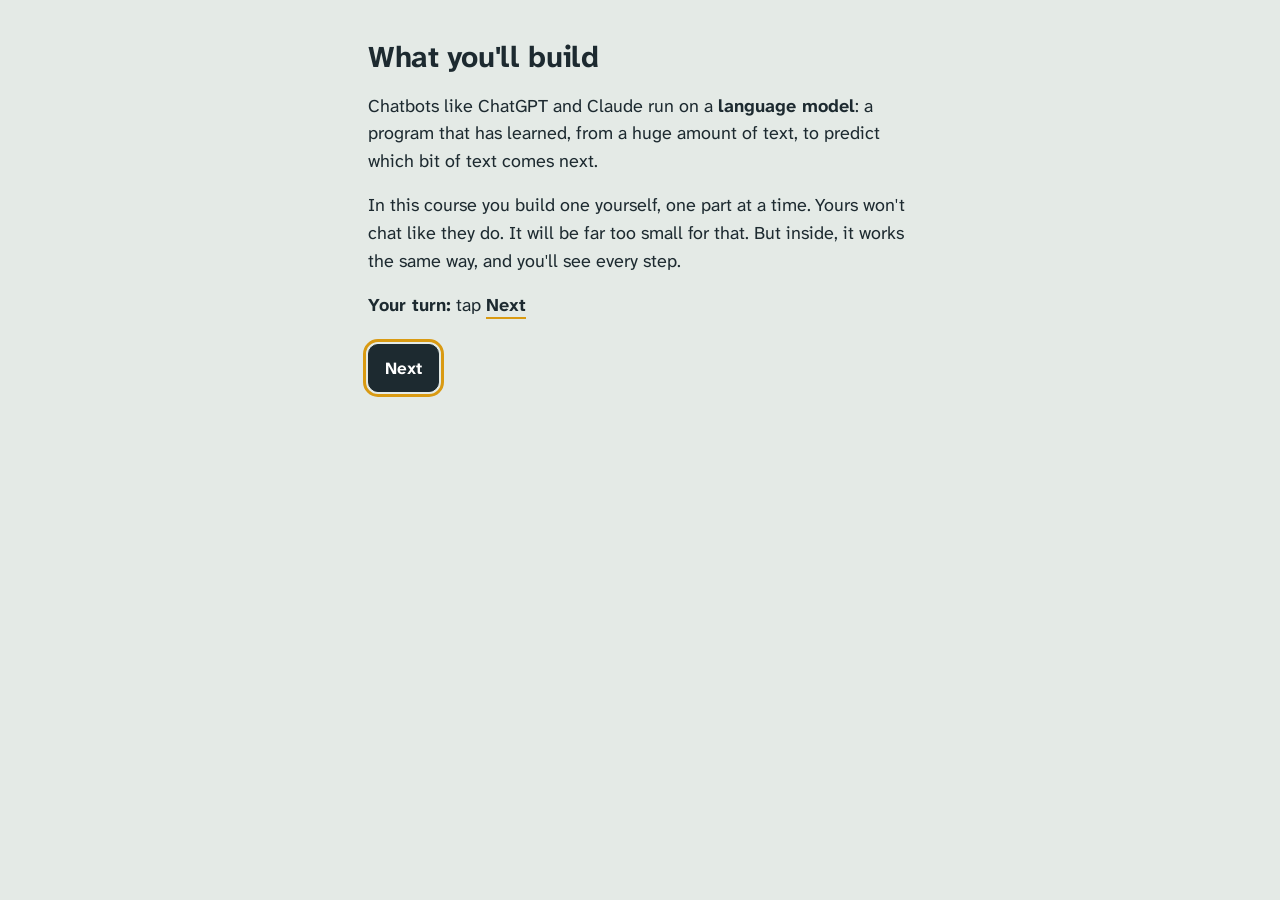
==== app/level1/index.html @ 04ba7229 "Level 1 steps 5 and 6: run the merges, break three ties, stop at 55 The run plays merges 6 to 55 wit" ====
<!doctype html>
<html lang="en">
<head>
  <meta charset="utf-8">
  <meta name="viewport" content="width=device-width, initial-scale=1, viewport-fit=cover">
  <title>Tokens — LLM Explained</title>
  <link rel="stylesheet" href="../fonts/fonts.css?v=6">
  <link rel="stylesheet" href="level1.css?v=6">
</head>
<body>
  <section class="intro" id="intro" aria-live="polite" hidden></section>

  <header class="bar">
    <div class="where">
      <h1>Tokens</h1>
      <p>Level 1</p>
    </div>
    <div class="counter" aria-live="polite">
      <span class="count" id="count">202</span>
      <span class="unit" id="unit">lines</span>
    </div>
  </header>

  <main class="village" id="village" aria-label="The village text"></main>

  <section class="panel" aria-live="polite">
    <div class="task" id="task"></div>
    <div class="vocab">
      <p class="vocab-label" id="vocab-label">Starting pieces: 25</p>
      <div class="vocab-strip" id="vocab-strip"></div>
    </div>
  </section>

  <script type="module" src="level1.js?v=6"></script>
</body>
</html>
---- app/fonts/fonts.css ----
/* Self-hosted so the game works offline. Licence: OFL.txt in this folder. */
@font-face {
  font-family: "Atkinson Hyperlegible Next";
  font-weight: 400;
  font-style: normal;
  font-display: swap;
  src: url("atkinson-hyperlegible-next-latin-400-normal.woff2") format("woff2");
}
@font-face {
  font-family: "Atkinson Hyperlegible Next";
  font-weight: 700;
  font-style: normal;
  font-display: swap;
  src: url("atkinson-hyperlegible-next-latin-700-normal.woff2") format("woff2");
}
@font-face {
  font-family: "Atkinson Hyperlegible Mono";
  font-weight: 400;
  font-style: normal;
  font-display: swap;
  src: url("atkinson-hyperlegible-mono-latin-400-normal.woff2") format("woff2");
}
@font-face {
  font-family: "Atkinson Hyperlegible Mono";
  font-weight: 700;
  font-style: normal;
  font-display: swap;
  src: url("atkinson-hyperlegible-mono-latin-700-normal.woff2") format("woff2");
}
---- app/level1/level1.css ----
:root {
  --mist: #e4eae6;
  --slate: #1d2a30;
  --muted: #56666a;
  --tile: #fbfcfa;
  --edge: #b8c5bf;
  --token: #2e4c9e;
  --token-edge: #1c3270;
  --look: #d99a12;
  --look-soft: #f6e3b4;
  --sans: "Atkinson Hyperlegible Next", system-ui, sans-serif;
  --mono: "Atkinson Hyperlegible Mono", ui-monospace, monospace;
  --pad: 16px;
}

* { box-sizing: border-box; }

html, body { height: 100%; margin: 0; }

body {
  background: var(--mist);
  color: var(--slate);
  font-family: var(--sans);
  font-size: 17px;
  line-height: 1.45;
  display: grid;
  grid-template-rows: auto minmax(0, 1fr) auto;
  grid-template-columns: minmax(0, 1fr);
  height: 100dvh;
  overflow: hidden;
}

/* Course opening: full-screen pages before the village */
.intro {
  position: fixed;
  inset: 0;
  z-index: 10;
  background: var(--mist);
  overflow-y: auto;
  padding: calc(env(safe-area-inset-top) + 40px) var(--pad) calc(env(safe-area-inset-bottom) + 32px);
}
.intro[hidden] { display: none; }
.intro-inner { max-width: 34rem; margin: 0 auto; }
.intro h2 { font-size: 30px; line-height: 1.15; letter-spacing: -0.01em; margin: 0 0 18px; }
.intro p { font-size: 18px; line-height: 1.55; margin: 0 0 16px; }
.intro .actions { margin-top: 24px; }

/* In running text: a piece is a small tile, a village word is bold in quotes */
.t.inline {
  display: inline-block;
  font-size: 0.88em;
  padding: 3px 4px 2px;
  min-width: 1.4em;
  border-bottom-width: 2px;
  border-radius: 4px;
  vertical-align: 1px;
}
.w { font-weight: 700; }

/* Live terrace: one line retokenized after every merge, newest on top */
.terrace { margin: 2px 0 12px; }
.terrace p.small { margin-bottom: 8px; }
.terrace-row {
  display: grid;
  grid-template-columns: 1.6em minmax(0, 1fr) 1.6em;
  align-items: center;
  gap: 6px;
  padding: 2px 0;
}
.terrace-row .tiles { display: flex; justify-content: center; gap: 4px; min-width: 0; }
.terrace-row .word { gap: 1px; }
.terrace-row .k, .terrace-row .n { font-family: var(--mono); font-size: 12px; color: var(--muted); }
.terrace-row .k { text-align: left; }
.terrace-row .n { text-align: right; }
.terrace-row.old { opacity: 0.5; }
.terrace-row:not(.old) .k, .terrace-row:not(.old) .n { color: var(--slate); font-weight: 700; }
.t.mini {
  font-size: 11px;
  padding: 3px 1px 2px;
  min-width: 1em;
  border-bottom-width: 2px;
  border-radius: 3px;
}

/* Tie stops: where a pair first appears */
.t.first { box-shadow: 0 0 0 2px var(--slate); }

/* Step 6: stepping-stone pieces no longer used anywhere */
.vocab-strip .t.unused { opacity: 0.3; border-style: dashed; }

/* The tokenizer itself: the ordered merge list */
.merge-list { margin: 4px 0 12px; }
.merge-list summary { cursor: pointer; font-weight: 700; padding: 6px 0; min-height: 44px; display: flex; align-items: center; }
.merge-list summary:focus-visible { outline: 3px solid var(--look); outline-offset: 2px; }
.merge-list ol { list-style: none; margin: 4px 0 0; padding: 0; display: grid; grid-template-columns: repeat(auto-fill, minmax(7.2em, 1fr)); gap: 6px 10px; }
.merge-list li { display: flex; align-items: center; gap: 4px; font-size: 14px; white-space: nowrap; }
.merge-list .mk { font-family: var(--mono); font-size: 12px; color: var(--muted); min-width: 1.6em; text-align: right; margin-right: 2px; }

/* "Your turn" line: the one thing to do next, every step */
.turn { color: var(--slate); }
.turn strong { font-weight: 700; }
.turn em { font-style: normal; font-weight: 700; border-bottom: 2px solid var(--look); }

/* Header: where you are, and the one number that matters */
.bar {
  display: flex;
  justify-content: space-between;
  align-items: flex-end;
  padding: calc(env(safe-area-inset-top) + 14px) var(--pad) 10px;
  border-bottom: 1px solid var(--edge);
}
.where h1 { font-size: 26px; line-height: 1.1; margin: 0; letter-spacing: -0.01em; }
.where p { margin: 2px 0 0; color: var(--muted); font-size: 14px; }
.counter { text-align: right; }
.count {
  display: block;
  font-family: var(--mono);
  font-weight: 700;
  font-size: 26px;
  line-height: 1.1;
  font-variant-numeric: tabular-nums;
}
.unit { color: var(--muted); font-size: 14px; }
.count.tick { animation: tick 600ms ease-out; }
@keyframes tick { from { color: var(--token); } to { color: var(--slate); } }

/* The village: raw text first, then tiles */
.village {
  overflow-y: auto;
  padding: 12px var(--pad) 24px;
  -webkit-overflow-scrolling: touch;
}
.line {
  display: flex;
  flex-wrap: wrap;
  gap: 6px 9px;
  padding: 7px 0;
  border-bottom: 1px solid rgba(29, 42, 48, 0.08);
}
.line.raw { font-size: 16px; display: block; gap: 0; }
.line.dim { opacity: 0.3; }
.line.focus { background: rgba(255, 255, 255, 0.45); margin: 0 calc(-1 * var(--pad)); padding-left: var(--pad); padding-right: var(--pad); }

.word { display: inline-flex; gap: 2px; }

.t {
  font-family: var(--mono);
  font-size: 15px;
  line-height: 1;
  padding: 5px 3px 4px;
  min-width: 1.25em;
  text-align: center;
  background: var(--tile);
  color: var(--slate);
  border: 1px solid var(--edge);
  border-bottom-width: 3px;
  border-radius: 5px;
  white-space: pre;
  user-select: none;
}
.t .end { color: var(--muted); font-weight: 400; }
.t.merged { background: var(--token); color: #fff; border-color: var(--token-edge); }
.t.merged .end { color: #b9c6ea; }
.t.hl, .t.found { background: var(--look-soft); border-color: var(--look); color: var(--slate); }
.t.merged.hl { box-shadow: 0 0 0 2px var(--look); }
.counting .focus .t { cursor: pointer; font-size: 20px; padding: 8px 5px 6px; }
.counting .focus .word { gap: 3px; }
.counting .focus.line { gap: 10px 12px; }
.t.nope { animation: nope 300ms; }
@keyframes nope { 25% { transform: translateX(-3px); } 75% { transform: translateX(3px); } }

/* The merge: the one orchestrated moment */
.t.fuse-l { animation: fuseL 520ms ease-in forwards; }
.t.fuse-r { animation: fuseR 520ms ease-in forwards; }
@keyframes fuseL { to { transform: translateX(2px); background: var(--token); color: #fff; border-color: var(--token-edge); } }
@keyframes fuseR { to { transform: translateX(-2px); background: var(--token); color: #fff; border-color: var(--token-edge); } }
.t.fresh { animation: fresh 900ms ease-out; }
@keyframes fresh { from { box-shadow: 0 0 0 4px var(--look); } to { box-shadow: 0 0 0 0 transparent; } }

/* Task panel */
.panel {
  background: #fff;
  border-top: 1px solid var(--edge);
  padding: 14px var(--pad) calc(env(safe-area-inset-bottom) + 10px);
  box-shadow: 0 -6px 18px rgba(29, 42, 48, 0.06);
  max-height: 62dvh; /* the village always keeps at least a third of the screen */
  overflow-y: auto;
}
.task p { margin: 0 0 10px; max-width: 60ch; }
.task p.small { font-size: 15px; color: var(--muted); }
.task strong { font-weight: 700; }
.task code { font-family: var(--mono); font-size: 0.95em; }

.actions { display: flex; gap: 10px; flex-wrap: wrap; margin-top: 4px; }
button {
  font: inherit;
  font-weight: 700;
  border-radius: 10px;
  padding: 11px 16px;
  border: 1px solid var(--slate);
  background: var(--slate);
  color: #fff;
  cursor: pointer;
  min-height: 44px;
}
button.quiet { background: transparent; color: var(--slate); }
button:disabled { opacity: 0.4; cursor: default; }
button:focus-visible, .pair:focus-visible { outline: 3px solid var(--look); outline-offset: 2px; }

.board { display: grid; grid-template-columns: 1fr 1fr; gap: 8px; margin: 4px 0 10px; }
.pair {
  font: inherit;
  display: grid;
  grid-template-columns: auto 1fr;
  align-items: center;
  gap: 8px;
  text-align: left;
  padding: 8px 10px;
  border: 1px solid var(--edge);
  border-radius: 10px;
  background: var(--tile);
  color: var(--slate);
  min-height: 44px;
  font-weight: 400;
}
.pair .pieces { font-family: var(--mono); font-weight: 700; white-space: pre; }
.pair .pieces .end { color: var(--muted); font-weight: 400; }
.pair .n { font-family: var(--mono); font-size: 14px; color: var(--muted); text-align: right; }
.pair:disabled { opacity: 1; cursor: default; min-height: 0; padding: 5px 10px; row-gap: 3px; }
.board.revealed { gap: 6px; }
.pair[aria-pressed="true"] { border-color: var(--look); background: var(--look-soft); }
.pair .bar-fill { grid-column: 1 / -1; height: 4px; border-radius: 2px; background: var(--edge); }
.pair.best .bar-fill { background: var(--token); }
.pair.best { border-color: var(--token); }

/* Vocabulary strip */
.vocab { min-width: 0; margin-top: 12px; border-top: 1px solid rgba(29, 42, 48, 0.1); padding-top: 8px; }
.vocab-label { margin: 0 0 6px; font-size: 14px; color: var(--muted); }
.vocab-strip { display: flex; gap: 4px; overflow-x: auto; padding-bottom: 4px; min-height: 30px; }
.vocab-strip .t { font-size: 13px; padding: 4px 3px 3px; flex: none; }

@media (prefers-reduced-motion: reduce) {
  .t.fuse-l, .t.fuse-r, .t.fresh, .count.tick, .t.nope { animation: none; }
}
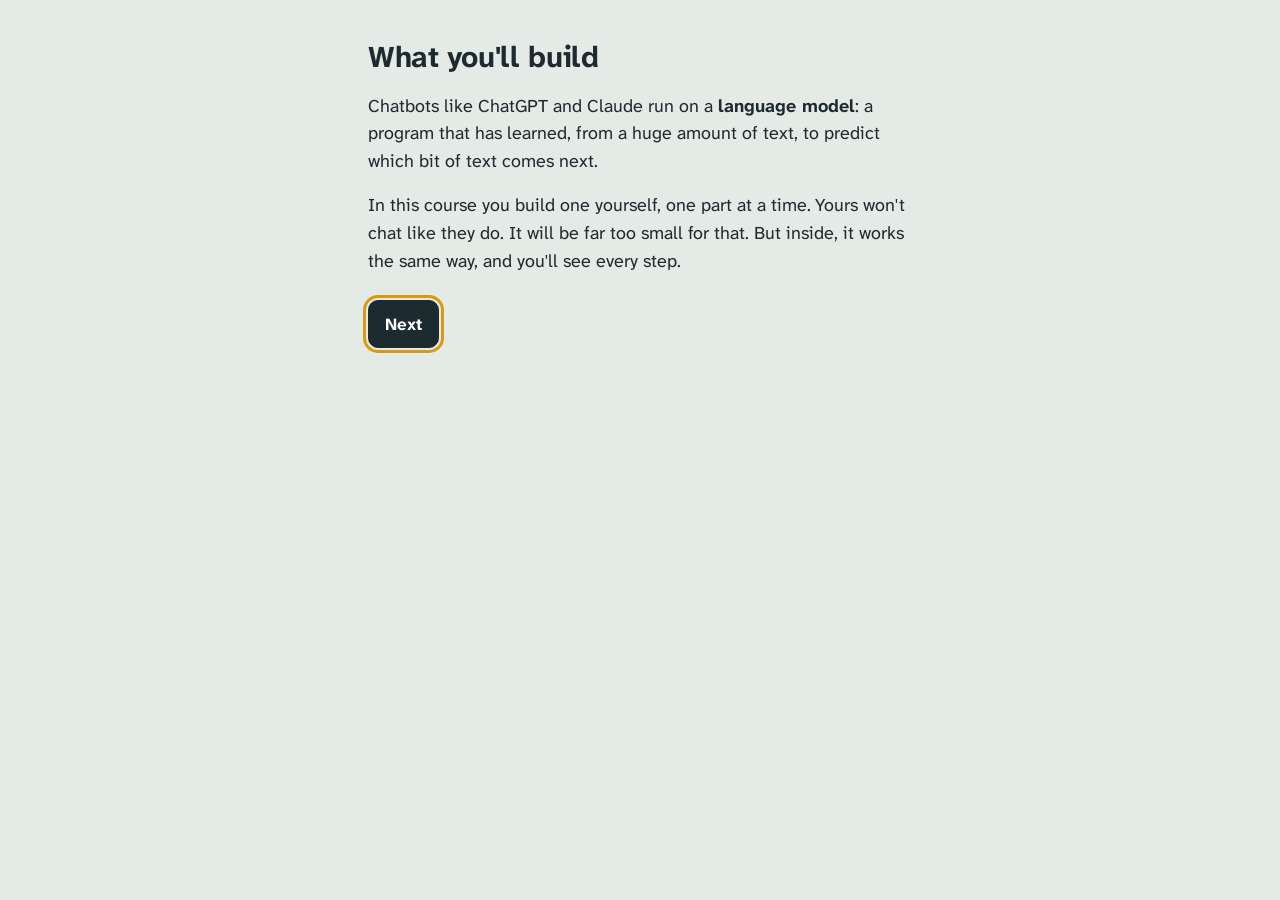
==== commit a518b7f6: "Level 1: keep 'Your turn' only where the action isn't the button Ten lines only repeated the button'" ====
--- a/app/level1/index.html
+++ b/app/level1/index.html
@@ -4,8 +4,8 @@
   <meta charset="utf-8">
   <meta name="viewport" content="width=device-width, initial-scale=1, viewport-fit=cover">
   <title>Tokens — LLM Explained</title>
-  <link rel="stylesheet" href="../fonts/fonts.css?v=6">
-  <link rel="stylesheet" href="level1.css?v=6">
+  <link rel="stylesheet" href="../fonts/fonts.css?v=8">
+  <link rel="stylesheet" href="level1.css?v=8">
 </head>
 <body>
   <section class="intro" id="intro" aria-live="polite" hidden></section>
@@ -31,6 +31,6 @@
     </div>
   </section>
 
-  <script type="module" src="level1.js?v=6"></script>
+  <script type="module" src="level1.js?v=8"></script>
 </body>
 </html>
--- a/app/level1/level1.css
+++ b/app/level1/level1.css
@@ -96,6 +96,82 @@
 .merge-list li { display: flex; align-items: center; gap: 4px; font-size: 14px; white-space: nowrap; }
 .merge-list .mk { font-family: var(--mono); font-size: 12px; color: var(--muted); min-width: 1.6em; text-align: right; margin-right: 2px; }
 
+/* Step 7: test it */
+.try-label { display: block; font-size: 14px; color: var(--muted); margin: 4px 0 4px; }
+.try {
+  width: 100%;
+  font: inherit;
+  font-family: var(--mono);
+  font-size: 17px;
+  padding: 10px 12px;
+  min-height: 44px;
+  border: 1px solid var(--edge);
+  border-radius: 10px;
+  background: var(--tile);
+  color: var(--slate);
+}
+.try:focus-visible { outline: 3px solid var(--look); outline-offset: 1px; }
+.chips { display: flex; flex-wrap: wrap; gap: 6px; margin: 8px 0 12px; }
+.chip {
+  font-family: var(--mono);
+  font-weight: 400;
+  font-size: 14px;
+  padding: 6px 10px;
+  min-height: 36px;
+  background: var(--tile);
+  color: var(--slate);
+  border: 1px solid var(--edge);
+  border-radius: 18px;
+}
+.result { margin: 0 0 10px; }
+.result .who { margin: 0 0 4px; font-weight: 700; }
+.result .who span { font-weight: 400; color: var(--muted); font-size: 14px; margin-left: 6px; }
+.result .row { display: flex; flex-wrap: wrap; gap: 4px 8px; align-items: center; min-height: 28px; }
+.result .row .word { display: inline-flex; gap: 2px; }
+.result .row .word.cant { font-family: var(--mono); color: var(--muted); text-decoration: line-through; }
+.result p.small { margin: 4px 0 0; }
+.t.gpt { background: var(--tile); color: var(--slate); white-space: pre; }
+.t.gpt .sp { color: var(--muted); }
+.t.gpt.bytes { border-style: dashed; color: var(--muted); font-size: 0.75em; }
+
+/* Final check: tap the gaps to join tiles */
+.merge-list-small { list-style: none; padding: 0; margin: 0 0 10px; display: flex; flex-wrap: wrap; gap: 6px 14px; }
+.merge-list-small li { display: flex; align-items: center; gap: 4px; }
+.merge-list-small .mk { font-family: var(--mono); font-size: 12px; color: var(--muted); margin-right: 2px; }
+.splitter { display: flex; align-items: center; justify-content: center; margin: 14px 0 6px; }
+.splitter .grp { display: inline-flex; align-items: center; }
+.splitter .t { font-size: 22px; padding: 9px 6px 7px; min-width: 1.4em; }
+.splitter .grp.merged .t { background: var(--token); color: #fff; border-color: var(--token-edge); }
+.splitter .grp.merged .t .end { color: #b9c6ea; }
+.seam {
+  width: 22px;
+  min-height: 52px;
+  padding: 0;
+  border: 0;
+  background: transparent;
+  position: relative;
+  cursor: pointer;
+}
+.seam::after {
+  content: "";
+  position: absolute;
+  left: 50%;
+  top: 10px;
+  bottom: 10px;
+  width: 2px;
+  transform: translateX(-50%);
+  background: var(--edge);
+  border-radius: 1px;
+}
+.seam.on { width: 8px; }
+.seam.on::after { background: var(--token-edge); width: 3px; }
+.seam:disabled { cursor: default; }
+.seam:focus-visible { outline: 3px solid var(--look); outline-offset: -2px; border-radius: 4px; }
+
+/* Level summary */
+.learned { margin: 0 0 12px; padding-left: 1.2em; }
+.learned li { margin-bottom: 6px; }
+
 /* "Your turn" line: the one thing to do next, every step */
 .turn { color: var(--slate); }
 .turn strong { font-weight: 700; }
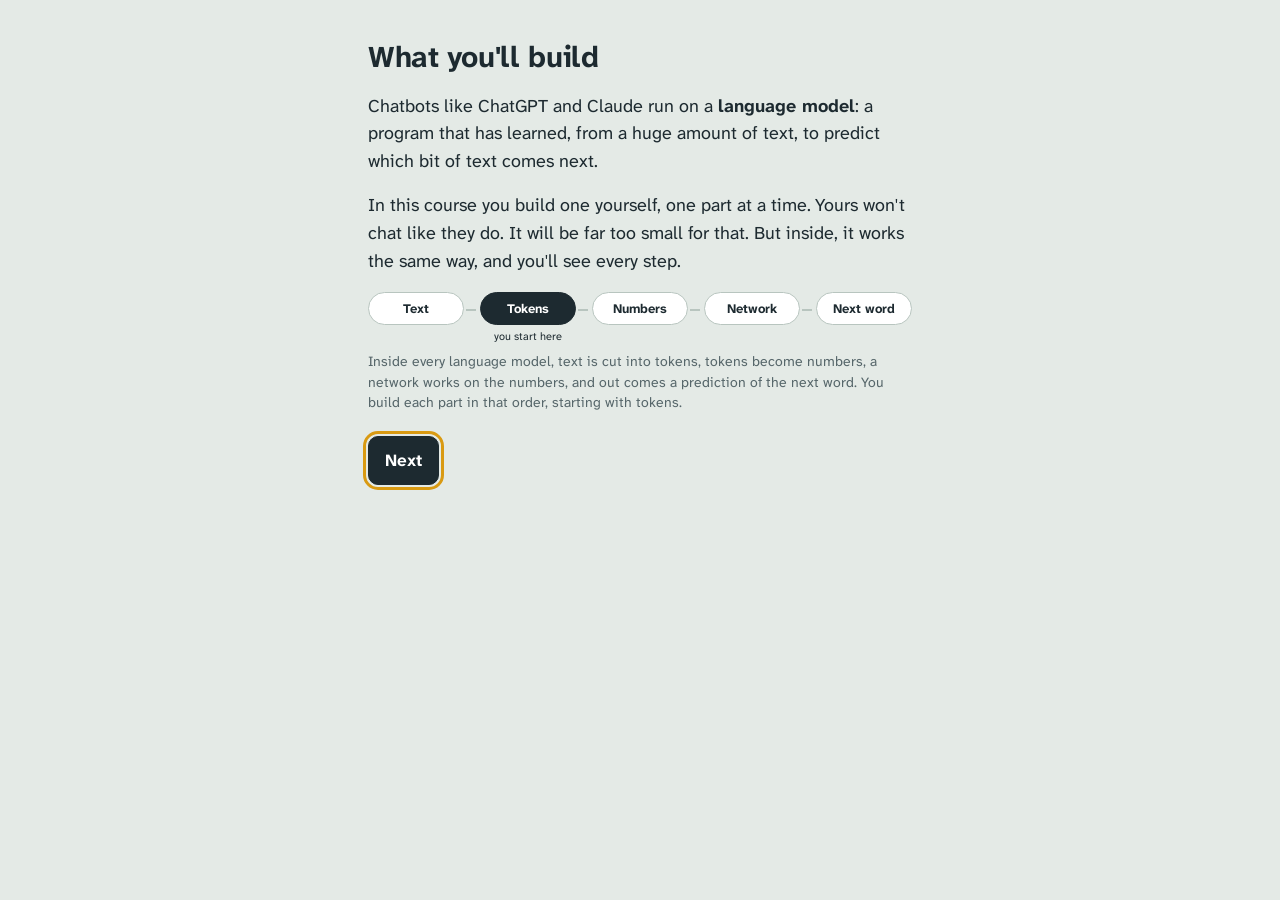
==== commit dd3f9d07: "Level 1: course map, trade-off chart, vocabulary scale strip Opening page: a course map (text, token" ====
--- a/app/level1/index.html
+++ b/app/level1/index.html
@@ -4,8 +4,8 @@
   <meta charset="utf-8">
   <meta name="viewport" content="width=device-width, initial-scale=1, viewport-fit=cover">
   <title>Tokens — LLM Explained</title>
-  <link rel="stylesheet" href="../fonts/fonts.css?v=8">
-  <link rel="stylesheet" href="level1.css?v=8">
+  <link rel="stylesheet" href="../fonts/fonts.css?v=9">
+  <link rel="stylesheet" href="level1.css?v=9">
 </head>
 <body>
   <section class="intro" id="intro" aria-live="polite" hidden></section>
@@ -31,6 +31,6 @@
     </div>
   </section>
 
-  <script type="module" src="level1.js?v=8"></script>
+  <script type="module" src="level1.js?v=9"></script>
 </body>
 </html>
--- a/app/level1/level1.css
+++ b/app/level1/level1.css
@@ -172,6 +172,62 @@
 .learned { margin: 0 0 12px; padding-left: 1.2em; }
 .learned li { margin-bottom: 6px; }
 
+/* Charts and diagrams: plain marks, labelled directly, slate and indigo only */
+.chart, .course-map, .scale { margin: 6px 0 14px; }
+.chart svg { width: 100%; height: auto; display: block; }
+.chart .t { font-family: var(--sans); font-size: 12px; font-weight: 700; fill: var(--slate); }
+.chart .v { font-family: var(--mono); font-size: 11px; fill: var(--slate); }
+.chart .ax { font-family: var(--mono); font-size: 10px; fill: var(--muted); }
+.chart .base { stroke: var(--edge); stroke-width: 1; }
+.chart .now { fill: none; stroke: var(--token); stroke-width: 2.5; stroke-linejoin: round; }
+.chart .later { fill: none; stroke: var(--muted); stroke-width: 1.5; stroke-dasharray: 4 3; }
+.chart .stop { stroke: var(--slate); stroke-width: 1; stroke-dasharray: 2 3; }
+figcaption { font-size: 14px; color: var(--muted); line-height: 1.45; margin-top: 6px; }
+
+.course-map ol { list-style: none; margin: 8px 0 4px; padding: 0; display: flex; gap: 16px; align-items: flex-start; }
+.course-map li {
+  position: relative;
+  flex: 1;
+  text-align: center;
+  font-size: 13px;
+  font-weight: 700;
+  line-height: 1.2;
+  padding: 8px 2px;
+  border: 1px solid var(--edge);
+  border-radius: 999px;
+  background: #fff;
+  color: var(--slate);
+}
+.course-map li:not(:last-child)::after {
+  content: "";
+  position: absolute;
+  right: -13px;
+  top: 50%;
+  width: 10px;
+  height: 2px;
+  background: var(--edge);
+}
+.course-map li.here { background: var(--slate); color: #fff; border-color: var(--slate); }
+.course-map li.here span {
+  position: absolute;
+  left: 50%;
+  top: calc(100% + 6px);
+  transform: translateX(-50%);
+  white-space: nowrap;
+  font-size: 11px;
+  font-weight: 400;
+  color: var(--slate);
+}
+.course-map figcaption { margin-top: 26px; }
+
+.scale figcaption { margin: 0 0 8px; color: var(--slate); font-weight: 700; }
+.srow { display: grid; grid-template-columns: 4.2em minmax(0, 1fr) 7.6em; align-items: center; gap: 8px; margin: 4px 0; }
+.srow .who { font-size: 14px; }
+.srow .n { font-family: var(--mono); font-size: 12px; text-align: right; color: var(--slate); }
+.srow .track { height: 12px; background: rgba(29, 42, 48, 0.06); border-radius: 2px; position: relative; overflow: hidden; }
+.srow .fill { display: block; height: 100%; background: var(--slate); }
+.srow .fill.tiny { background: var(--token); }
+
 /* "Your turn" line: the one thing to do next, every step */
 .turn { color: var(--slate); }
 .turn strong { font-weight: 700; }
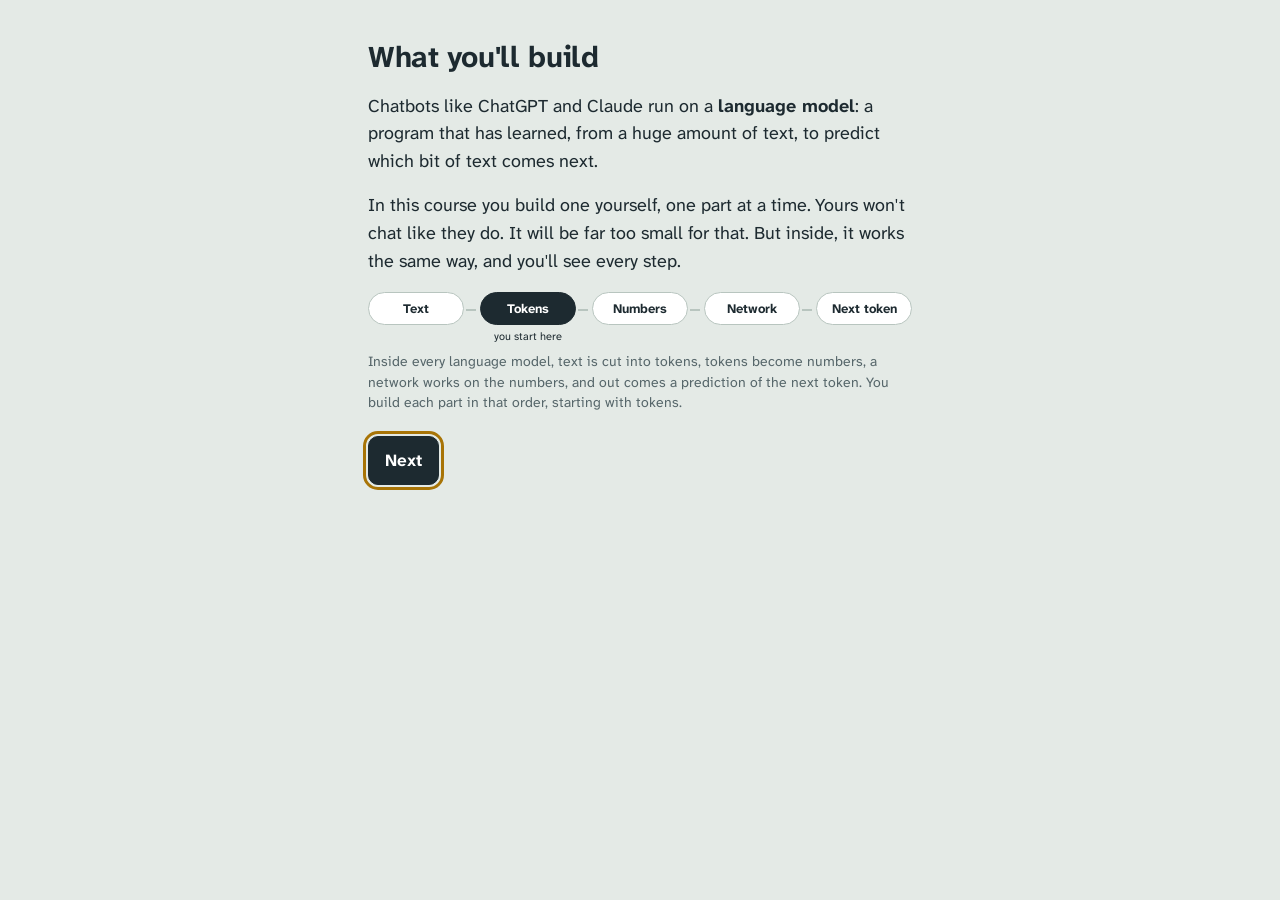
==== commit 9b35e750: "Level 1: saved progress, keyboard and screen-reader access, offline install, audit fixes - Progress " ====
--- a/app/level1/index.html
+++ b/app/level1/index.html
@@ -4,8 +4,12 @@
   <meta charset="utf-8">
   <meta name="viewport" content="width=device-width, initial-scale=1, viewport-fit=cover">
   <title>Tokens — LLM Explained</title>
-  <link rel="stylesheet" href="../fonts/fonts.css?v=9">
-  <link rel="stylesheet" href="level1.css?v=9">
+  <meta name="theme-color" content="#e4eae6">
+  <link rel="manifest" href="../manifest.webmanifest">
+  <link rel="icon" href="../icons/icon-192.png">
+  <link rel="apple-touch-icon" href="../icons/icon-192.png">
+  <link rel="stylesheet" href="../fonts/fonts.css?v=10">
+  <link rel="stylesheet" href="level1.css?v=10">
 </head>
 <body>
   <section class="intro" id="intro" aria-live="polite" hidden></section>
@@ -24,13 +28,14 @@
   <main class="village" id="village" aria-label="The village text"></main>
 
   <section class="panel" aria-live="polite">
-    <div class="task" id="task"></div>
+    <div class="task" id="task" tabindex="-1"></div>
+    <p class="sr" id="sr-status" role="status"></p>
     <div class="vocab">
       <p class="vocab-label" id="vocab-label">Starting pieces: 25</p>
       <div class="vocab-strip" id="vocab-strip"></div>
     </div>
   </section>
 
-  <script type="module" src="level1.js?v=9"></script>
+  <script type="module" src="level1.js?v=10"></script>
 </body>
 </html>
--- a/app/level1/level1.css
+++ b/app/level1/level1.css
@@ -8,6 +8,7 @@
   --token-edge: #1c3270;
   --look: #d99a12;
   --look-soft: #f6e3b4;
+  --look-edge: #a87406; /* outlines and focus: at least 3:1 on white, mist, tile and the soft fill */
   --sans: "Atkinson Hyperlegible Next", system-ui, sans-serif;
   --mono: "Atkinson Hyperlegible Mono", ui-monospace, monospace;
   --pad: 16px;
@@ -91,7 +92,7 @@
 /* The tokenizer itself: the ordered merge list */
 .merge-list { margin: 4px 0 12px; }
 .merge-list summary { cursor: pointer; font-weight: 700; padding: 6px 0; min-height: 44px; display: flex; align-items: center; }
-.merge-list summary:focus-visible { outline: 3px solid var(--look); outline-offset: 2px; }
+.merge-list summary:focus-visible { outline: 3px solid var(--look-edge); outline-offset: 2px; }
 .merge-list ol { list-style: none; margin: 4px 0 0; padding: 0; display: grid; grid-template-columns: repeat(auto-fill, minmax(7.2em, 1fr)); gap: 6px 10px; }
 .merge-list li { display: flex; align-items: center; gap: 4px; font-size: 14px; white-space: nowrap; }
 .merge-list .mk { font-family: var(--mono); font-size: 12px; color: var(--muted); min-width: 1.6em; text-align: right; margin-right: 2px; }
@@ -110,7 +111,7 @@
   background: var(--tile);
   color: var(--slate);
 }
-.try:focus-visible { outline: 3px solid var(--look); outline-offset: 1px; }
+.try:focus-visible { outline: 3px solid var(--look-edge); outline-offset: 1px; }
 .chips { display: flex; flex-wrap: wrap; gap: 6px; margin: 8px 0 12px; }
 .chip {
   font-family: var(--mono);
@@ -166,7 +167,7 @@
 .seam.on { width: 8px; }
 .seam.on::after { background: var(--token-edge); width: 3px; }
 .seam:disabled { cursor: default; }
-.seam:focus-visible { outline: 3px solid var(--look); outline-offset: -2px; border-radius: 4px; }
+.seam:focus-visible { outline: 3px solid var(--look-edge); outline-offset: -2px; border-radius: 4px; }
 
 /* Level summary */
 .learned { margin: 0 0 12px; padding-left: 1.2em; }
@@ -231,7 +232,7 @@
 /* "Your turn" line: the one thing to do next, every step */
 .turn { color: var(--slate); }
 .turn strong { font-weight: 700; }
-.turn em { font-style: normal; font-weight: 700; border-bottom: 2px solid var(--look); }
+.turn em { font-style: normal; font-weight: 700; border-bottom: 2px solid var(--look-edge); }
 
 /* Header: where you are, and the one number that matters */
 .bar {
@@ -293,8 +294,8 @@
 .t .end { color: var(--muted); font-weight: 400; }
 .t.merged { background: var(--token); color: #fff; border-color: var(--token-edge); }
 .t.merged .end { color: #b9c6ea; }
-.t.hl, .t.found { background: var(--look-soft); border-color: var(--look); color: var(--slate); }
-.t.merged.hl { box-shadow: 0 0 0 2px var(--look); }
+.t.hl, .t.found { background: var(--look-soft); border-color: var(--look-edge); color: var(--slate); }
+.t.merged.hl { box-shadow: 0 0 0 2px var(--look-edge); }
 .counting .focus .t { cursor: pointer; font-size: 20px; padding: 8px 5px 6px; }
 .counting .focus .word { gap: 3px; }
 .counting .focus.line { gap: 10px 12px; }
@@ -337,7 +338,8 @@
 }
 button.quiet { background: transparent; color: var(--slate); }
 button:disabled { opacity: 0.4; cursor: default; }
-button:focus-visible, .pair:focus-visible { outline: 3px solid var(--look); outline-offset: 2px; }
+button:focus-visible, .pair:focus-visible, .t[role=button]:focus-visible { outline: 3px solid var(--look-edge); outline-offset: 2px; }
+#task:focus { outline: none; }
 
 .board { display: grid; grid-template-columns: 1fr 1fr; gap: 8px; margin: 4px 0 10px; }
 .pair {
@@ -360,7 +362,7 @@
 .pair .n { font-family: var(--mono); font-size: 14px; color: var(--muted); text-align: right; }
 .pair:disabled { opacity: 1; cursor: default; min-height: 0; padding: 5px 10px; row-gap: 3px; }
 .board.revealed { gap: 6px; }
-.pair[aria-pressed="true"] { border-color: var(--look); background: var(--look-soft); }
+.pair[aria-pressed="true"] { border-color: var(--look-edge); background: var(--look-soft); }
 .pair .bar-fill { grid-column: 1 / -1; height: 4px; border-radius: 2px; background: var(--edge); }
 .pair.best .bar-fill { background: var(--token); }
 .pair.best { border-color: var(--token); }
@@ -374,3 +376,22 @@
 @media (prefers-reduced-motion: reduce) {
   .t.fuse-l, .t.fuse-r, .t.fresh, .count.tick, .t.nope { animation: none; }
 }
+
+/* Screen-reader text: read aloud, not shown */
+.sr { position: absolute; width: 1px; height: 1px; padding: 0; margin: -1px; overflow: hidden; clip: rect(0 0 0 0); white-space: nowrap; border: 0; }
+
+/* A character the tokenizer has no piece for */
+.t.unknown { background: #fff; color: var(--slate); border: 1px dashed var(--slate); border-bottom-width: 2px; font-size: 0.8em; }
+
+/* Phones held sideways: a compact header and a shorter panel so the village stays visible */
+@media (max-height: 500px) {
+  .bar { padding-top: calc(env(safe-area-inset-top) + 6px); padding-bottom: 6px; }
+  .where h1, .count { font-size: 19px; }
+  .where p, .unit { font-size: 12px; }
+  .panel { max-height: 52dvh; padding-top: 10px; }
+  .vocab { display: none; }
+  .intro { padding-top: calc(env(safe-area-inset-top) + 16px); }
+}
+
+/* Keyboard shortcut into the village: hidden until it has keyboard focus. */
+.skip:not(:focus) { position: absolute; width: 1px; height: 1px; padding: 0; margin: -1px; overflow: hidden; clip: rect(0 0 0 0); white-space: nowrap; border: 0; }
